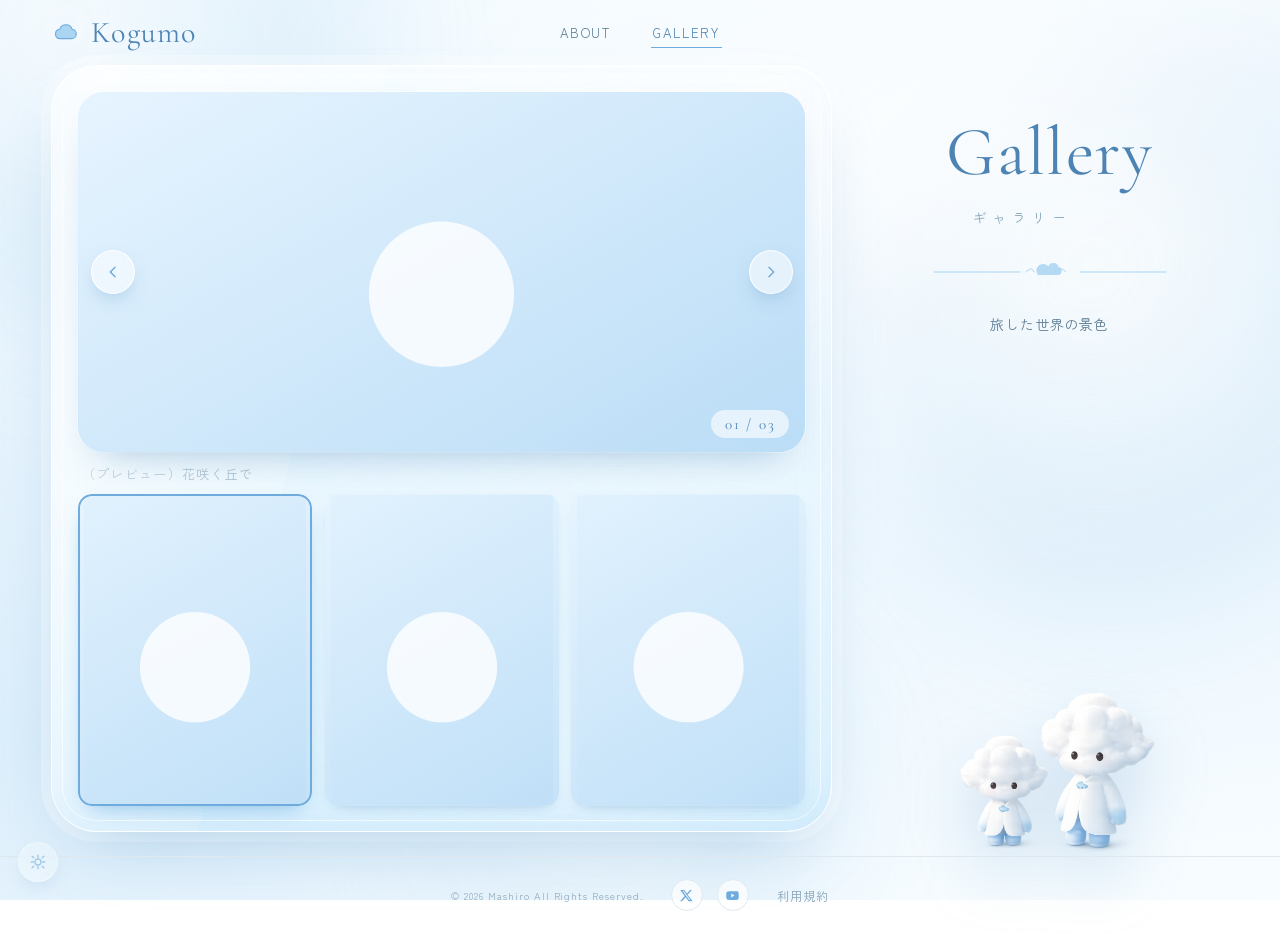
==== index.html @ 1a44555f "Add files via upload" ====
<!DOCTYPE html>
<html lang="ja">
<head>
<meta charset="UTF-8">
<meta name="viewport" content="width=device-width, initial-scale=1">
<title>Kogumo｜ギャラリー</title>
<meta name="description" content="旅した世界の景色">

<link rel="preconnect" href="https://fonts.googleapis.com">
<link rel="preconnect" href="https://fonts.gstatic.com" crossorigin>
<link href="https://fonts.googleapis.com/css2?family=Cormorant+Garamond:wght@300;400;500&family=Zen+Kaku+Gothic+New:wght@400;500&family=Zen+Maru+Gothic:wght@400;500&display=swap" rel="stylesheet">

<style>
/* =========================================================
   1. カラー・サイズなどの設定（ここを変えると全体の色が変わります）
   ========================================================= */
:root{
  --white:        #ffffff;
  --sky-pale:     #eaf4fd;   /* 背景の淡い水色 */
  --sky-light:    #d6ebfa;
  --blue-pastel:  #a9d4f2;   /* パステルブルー */
  --blue-main:    #6fabdc;   /* メインのスカイブルー（リンク・枠） */
  --blue-deep:    #4d84b4;   /* 見出し文字 */
  --gray-light:   #dfe8ef;   /* 罫線 */
  --text:         #5d7d95;   /* 本文 */
  --text-soft:    #8aa6b9;   /* 補助テキスト */

  --glass-bg:     rgba(255,255,255,.42);
  --glass-line:   rgba(255,255,255,.85);
  --glass-glow:   rgba(150,205,245,.35);

  --radius-lg: 46px;
  --radius-md: 26px;
  --radius-sm: 14px;

  --ease: cubic-bezier(.22,.68,.31,1);
}

/* =========================================================
   2. ベース
   ========================================================= */
*{ box-sizing:border-box; }
html,body{ margin:0; padding:0; }
html{ scroll-behavior:smooth; }

body{
  min-height:100vh;
  display:flex;
  flex-direction:column;
  font-family:"Zen Kaku Gothic New","Hiragino Kaku Gothic ProN",sans-serif;
  color:var(--text);
  background:
    radial-gradient(1200px 700px at 78% 18%, rgba(255,255,255,.95), rgba(255,255,255,0) 60%),
    radial-gradient(900px 600px at 8% 82%, rgba(214,235,250,.9), rgba(255,255,255,0) 65%),
    linear-gradient(170deg,#f4fbff 0%,#e8f4fd 42%,#f7fcff 100%);
  background-attachment:fixed;
  -webkit-font-smoothing:antialiased;
  overflow-x:hidden;
}

/* 背景に浮かぶ、ぼんやりした光の玉 */
.aura{ position:fixed; inset:0; pointer-events:none; z-index:0; overflow:hidden; }
.aura span{
  position:absolute; border-radius:50%; filter:blur(60px); opacity:.55;
  background:radial-gradient(circle at 35% 35%, #ffffff, rgba(169,212,242,.5) 55%, rgba(169,212,242,0) 72%);
  animation:drift 26s var(--ease) infinite alternate;
}
.aura span:nth-child(1){ width:520px; height:520px; top:-160px; left:-120px; }
.aura span:nth-child(2){ width:420px; height:420px; bottom:-140px; left:34%; animation-duration:34s; }
.aura span:nth-child(3){ width:600px; height:600px; top:6%; right:-200px; animation-duration:30s; }
@keyframes drift{ from{ transform:translate3d(0,0,0);} to{ transform:translate3d(0,-38px,0);} }

a{ color:inherit; text-decoration:none; }
img{ display:block; max-width:100%; }
button{ font:inherit; color:inherit; border:0; background:none; cursor:pointer; }
:focus-visible{ outline:2px solid var(--blue-main); outline-offset:3px; border-radius:6px; }

/* =========================================================
   3. ヘッダー
   ========================================================= */
.header{
  position:relative; z-index:5;
  display:grid; grid-template-columns:1fr auto 1fr; align-items:center; gap:32px;
  padding:14px clamp(20px,4vw,56px);
}
.brand{ display:flex; align-items:center; gap:10px; justify-self:start; }
.brand svg{ width:30px; height:30px; }
.brand span{
  font-family:"Cormorant Garamond",serif;
  font-size:30px; letter-spacing:.04em; color:var(--blue-deep);
}
.nav{ display:flex; gap:clamp(16px,3vw,44px); }
.nav a{
  position:relative; font-size:13px; letter-spacing:.14em;
  color:var(--text); padding:6px 2px; transition:color .3s var(--ease);
}
.nav a::after{
  content:""; position:absolute; left:0; right:0; bottom:0; height:1.5px;
  background:var(--blue-main); transform:scaleX(0); transform-origin:center;
  transition:transform .35s var(--ease);
}
.nav a:hover{ color:var(--blue-main); }
.nav a:hover::after,
.nav a[aria-current="page"]::after{ transform:scaleX(1); }
.nav a[aria-current="page"]{ color:var(--blue-deep); }

/* =========================================================
   4. 全体レイアウト（左：ギャラリー ／ 右：説明）
   ========================================================= */
.stage{
  position:relative; z-index:2; flex:1;
  width:100%; max-width:1500px; margin:0 auto;
  padding:0 clamp(20px,4vw,56px) 24px;
  display:grid; grid-template-columns:minmax(0,1fr) clamp(320px,28vw,440px);
  gap:clamp(24px,3vw,56px); align-items:center;
}

/* ---------- ガラスのフレーム ---------- */
.viewer{
  position:relative;
  padding:clamp(14px,2vw,28px);
  border-radius:var(--radius-lg);
  background:linear-gradient(150deg, rgba(255,255,255,.72), rgba(255,255,255,.34) 46%, rgba(214,238,252,.5));
  border:1px solid var(--glass-line);
  backdrop-filter:blur(18px) saturate(150%);
  -webkit-backdrop-filter:blur(18px) saturate(150%);
  box-shadow:
    0 30px 70px -30px rgba(88,150,200,.45),
    0 0 0 10px rgba(255,255,255,.35),
    inset 0 1px 0 rgba(255,255,255,.95),
    inset 0 -30px 60px -30px var(--glass-glow);
  overflow:hidden;
  animation:rise .9s var(--ease) both;
}
/* ガラス表面の反射（ゆっくり流れる光） */
.viewer::before{
  content:""; position:absolute; top:-60%; left:-30%;
  width:60%; height:220%;
  background:linear-gradient(100deg, rgba(255,255,255,0), rgba(255,255,255,.55), rgba(255,255,255,0));
  transform:rotate(14deg);
  pointer-events:none;
  animation:sheen 11s var(--ease) infinite;
}
@keyframes sheen{
  0%,68%{ left:-40%; opacity:0; }
  74%{ opacity:.9; }
  100%{ left:120%; opacity:0; }
}
/* 内側のふちの発光 */
.viewer::after{
  content:""; position:absolute; inset:10px; border-radius:calc(var(--radius-lg) - 12px);
  border:1px solid rgba(255,255,255,.6); pointer-events:none;
}

/* ---------- メインの写真 ---------- */
.photo{
  position:relative;
  height:clamp(190px, 40vh, 400px);   /* ビューポートの高さに応じて写真エリアを縮める */
  width:100%;
  border-radius:var(--radius-md); overflow:hidden;
  background:linear-gradient(160deg,#dcefff,#b9dcf6);
  box-shadow:0 18px 40px -22px rgba(70,130,180,.55), 0 0 0 1px rgba(255,255,255,.8);
}
.photo img{
  position:absolute; inset:0; width:100%; height:100%;
  object-fit:cover; opacity:0;
  transition:opacity .7s var(--ease), transform 8s linear;
}
.photo img.is-active{ opacity:1; }

.counter{
  position:absolute; right:16px; bottom:14px; z-index:3;
  padding:5px 14px; border-radius:999px;
  background:rgba(255,255,255,.62); backdrop-filter:blur(8px);
  font-family:"Cormorant Garamond",serif; font-size:15px;
  letter-spacing:.12em; color:var(--blue-deep);
}

/* ---------- 前へ／次へ ---------- */
.arrow{
  position:absolute; top:50%; z-index:4;
  width:44px; height:44px; margin-top:-22px;
  display:grid; place-items:center; border-radius:50%;
  background:rgba(255,255,255,.55); border:1px solid rgba(255,255,255,.9);
  backdrop-filter:blur(10px);
  box-shadow:0 8px 20px -8px rgba(80,140,190,.5);
  color:var(--blue-main);
  transition:transform .3s var(--ease), background .3s var(--ease), box-shadow .3s var(--ease);
}
.arrow:hover{ background:#fff; transform:translateY(-3px) scale(1.06); box-shadow:0 12px 26px -10px rgba(80,140,190,.6); }
.arrow.prev{ left:clamp(6px,1vw,16px); }
.arrow.next{ right:clamp(6px,1vw,16px); }
.arrow svg{ width:16px; height:16px; }

/* ---------- 写真タイトル ---------- */
.caption{
  margin:12px 4px 0; min-height:20px;
  font-size:13px; letter-spacing:.1em; color:var(--text-soft);
  transition:opacity .4s var(--ease);
}

/* ---------- サムネイル ---------- */
.thumbs{
  margin-top:10px; display:flex; gap:clamp(8px,1vw,16px);
}
.thumb{
  flex:1 1 0; min-width:0; position:relative;
  aspect-ratio:3/4; border-radius:var(--radius-sm); overflow:hidden;
  background:linear-gradient(160deg,#e6f4ff,#c6e2f7);
  box-shadow:0 6px 16px -10px rgba(70,130,180,.6);
  transition:transform .35s var(--ease), box-shadow .35s var(--ease);
}
.thumb img{ width:100%; height:100%; object-fit:cover; }
.thumb::after{
  content:""; position:absolute; inset:0; border-radius:inherit;
  border:2px solid transparent; transition:border-color .3s var(--ease);
}
.thumb:hover{ transform:translateY(-4px) scale(1.04); box-shadow:0 14px 26px -12px rgba(70,130,180,.65); }
.thumb.is-current::after{ border-color:var(--blue-main); }
.thumb.is-current{ box-shadow:0 10px 24px -12px rgba(90,160,215,.8); }

/* =========================================================
   5. 右側エリア
   ========================================================= */
.side{
  align-self:start;
  display:flex; flex-direction:column;
  text-align:center; padding:0 clamp(0px,1vw,16px);
  animation:rise 1s .12s var(--ease) both;
  min-height:100%;
}
.side h1{
  margin:0; font-family:"Cormorant Garamond",serif; font-weight:400;
  font-size:clamp(52px,5.4vw,84px); line-height:1; letter-spacing:.02em;
  color:var(--blue-deep);
  text-shadow:0 6px 24px rgba(255,255,255,.9);
  flex-shrink:0;
}
.side .jp{
  margin:14px 0 0; font-family:"Zen Maru Gothic",sans-serif;
  font-size:14px; letter-spacing:.42em; text-indent:.42em; color:var(--text-soft);
  flex-shrink:0;
}
.ornament{ margin:26px auto 24px; width:min(240px,80%); display:block; color:var(--blue-pastel); flex-shrink:0; }
.side p{
  margin:0 auto; max-width:34ch;
  font-family:"Zen Maru Gothic",sans-serif;
  font-size:14px; line-height:2.3; letter-spacing:.06em; color:var(--text);
  flex-shrink:0;
}

/* マスコット（右下の雲の妖精・画像は images/fairies.png に置いてください） */
.fairies{
  margin-top:auto; margin-left:auto; margin-right:auto; margin-bottom:0;
  width:min(100%,360px); height:auto;
  filter:drop-shadow(0 26px 30px rgba(120,170,210,.3));
  animation:float 6s ease-in-out infinite;
  flex-shrink:0;
}
@keyframes float{ 0%,100%{ transform:translateY(0);} 50%{ transform:translateY(-9px);} }

/* =========================================================
   6. フッター
   ========================================================= */
.footer{
  position:relative; z-index:2;
  display:flex; flex-wrap:wrap; gap:10px 28px;
  align-items:center; justify-content:center;
  padding:22px clamp(20px,4vw,56px) 28px;
  border-top:1px solid var(--gray-light);
  font-size:12px; letter-spacing:.08em; color:var(--text-soft);
}
.footer nav{ display:flex; gap:22px; }
.footer a{ transition:color .3s var(--ease); }
.footer a:hover{ color:var(--blue-main); }
.sns{ display:flex; gap:14px; }
.sns a{
  width:32px; height:32px; display:grid; place-items:center; border-radius:50%;
  background:rgba(255,255,255,.7); border:1px solid var(--gray-light);
  color:var(--blue-main);
  transition:transform .3s var(--ease), box-shadow .3s var(--ease);
}
.sns a:hover{ transform:translateY(-3px); box-shadow:0 8px 18px -8px rgba(90,160,215,.7); }
.sns svg{ width:15px; height:15px; }

@keyframes rise{ from{ opacity:0; transform:translateY(22px);} to{ opacity:1; transform:none;} }

/* =========================================================
   7. 管理パネル（写真のアップロード）
   ========================================================= */
.admin-toggle{
  position:fixed; left:18px; bottom:18px; z-index:40;
  width:40px; height:40px; border-radius:50%;
  display:grid; place-items:center;
  background:rgba(255,255,255,.55); border:1px solid rgba(255,255,255,.9);
  backdrop-filter:blur(10px); color:var(--blue-main);
  box-shadow:0 8px 20px -8px rgba(80,140,190,.5);
  opacity:.55; transition:opacity .3s var(--ease), transform .3s var(--ease);
}
.admin-toggle:hover{ opacity:1; transform:translateY(-2px); }
.admin-toggle svg{ width:18px; height:18px; }

.admin-panel{
  position:fixed; left:18px; bottom:66px; z-index:40;
  width:min(320px,calc(100vw - 36px));
  max-height:min(70vh,560px); overflow-y:auto;
  padding:20px 20px 18px;
  border-radius:24px;
  background:linear-gradient(160deg, rgba(255,255,255,.88), rgba(232,246,255,.86));
  border:1px solid var(--glass-line);
  backdrop-filter:blur(20px) saturate(150%);
  box-shadow:0 24px 50px -22px rgba(70,130,180,.5), inset 0 1px 0 rgba(255,255,255,.9);
  transform:translateY(12px) scale(.98); opacity:0; pointer-events:none;
  transition:opacity .3s var(--ease), transform .3s var(--ease);
}
.admin-panel.is-open{ opacity:1; transform:none; pointer-events:auto; }

.admin-panel h2{
  margin:0 0 4px; font-family:"Cormorant Garamond",serif; font-weight:500;
  font-size:22px; color:var(--blue-deep);
}
.admin-panel .admin-sub{ margin:0 0 14px; font-size:11px; letter-spacing:.06em; color:var(--text-soft); }

.admin-field{ margin-bottom:12px; }
.admin-field label{
  display:block; margin-bottom:5px; font-size:11px; letter-spacing:.08em; color:var(--text-soft);
}
.admin-field input[type="password"],
.admin-field input[type="text"],
.admin-field input[type="file"]{
  width:100%; padding:9px 12px; font-size:13px; color:var(--text);
  background:rgba(255,255,255,.8); border:1px solid var(--gray-light); border-radius:12px;
  font-family:inherit;
}
.admin-field input:focus{ outline:2px solid var(--blue-main); outline-offset:1px; }

.admin-submit{
  width:100%; padding:10px; margin-top:2px; border-radius:999px;
  background:var(--blue-main); color:#fff; font-size:12px; letter-spacing:.14em;
  transition:background .3s var(--ease), transform .3s var(--ease);
}
.admin-submit:hover{ background:var(--blue-deep); transform:translateY(-1px); }
.admin-submit:disabled{ opacity:.55; pointer-events:none; }

.admin-msg{ margin:10px 0 0; font-size:12px; line-height:1.6; min-height:1em; }
.admin-msg.is-error{ color:#c65c5c; }
.admin-msg.is-ok{ color:var(--blue-deep); }

.admin-list{ margin:16px 0 0; padding-top:14px; border-top:1px solid var(--gray-light); }
.admin-list p{ margin:0 0 8px; font-size:11px; letter-spacing:.06em; color:var(--text-soft); }
.admin-row{
  display:flex; align-items:center; gap:10px; padding:6px 0;
  border-bottom:1px solid rgba(0,0,0,.04);
}
.admin-row img{ width:40px; height:40px; object-fit:cover; border-radius:8px; flex:none; }
.admin-row span{ flex:1; min-width:0; font-size:12px; overflow:hidden; text-overflow:ellipsis; white-space:nowrap; }
.admin-row button{
  flex:none; font-size:11px; letter-spacing:.06em; color:#c65c5c;
  padding:4px 10px; border-radius:999px; border:1px solid rgba(198,92,92,.35);
  transition:background .3s var(--ease);
}
.admin-row button:hover{ background:rgba(198,92,92,.08); }

/* =========================================================
   8. レスポンシブ
   ========================================================= */
@media (max-width:1080px){
  .stage{ grid-template-columns:1fr; padding-top:24px; }
  .side{ order:-1; align-self:auto; }
  .side .jp{ margin-top:10px; }
  .ornament{ margin:18px auto; }
  .fairies{ width:min(70%,300px); }
}
@media (max-width:820px){
  .header{ flex-wrap:wrap; justify-content:space-between; gap:14px; }
  .nav{ order:3; width:100%; margin:0; justify-content:space-between; overflow-x:auto; padding-bottom:4px; }
  .nav a{ white-space:nowrap; font-size:12px; letter-spacing:.1em; }
  :root{ --radius-lg:30px; --radius-md:20px; }
  .thumbs{ overflow-x:auto; padding-bottom:6px; scrollbar-width:none; }
  .thumbs::-webkit-scrollbar{ display:none; }
  .thumb{ flex:0 0 78px; }
  .arrow{ width:38px; height:38px; margin-top:-19px; }
}
@media (prefers-reduced-motion:reduce){
  *,*::before,*::after{ animation:none !important; transition-duration:.01ms !important; }
}
</style>
</head>

<body>

<div class="aura" aria-hidden="true"><span></span><span></span><span></span></div>

<!-- ============ ヘッダー ============ -->
<header class="header">
  <a class="brand" href="#">
    <svg viewBox="0 0 32 32" fill="none" aria-hidden="true">
      <path d="M9 22h13a5 5 0 0 0 .6-9.96A7 7 0 0 0 9.2 12.1 5 5 0 0 0 9 22Z" fill="#a9d4f2"/>
      <path d="M9 22h13a5 5 0 0 0 .6-9.96A7 7 0 0 0 9.2 12.1 5 5 0 0 0 9 22Z" stroke="#6fabdc" stroke-width="1.1"/>
    </svg>
    <span>Kogumo</span>
  </a>

  <nav class="nav" aria-label="メインメニュー">
    <a href="#">ABOUT</a>
    <a href="#" aria-current="page">GALLERY</a>
  </nav>

  <span aria-hidden="true"></span>
</header>

<!-- ============ メイン ============ -->
<main class="stage">

  <!-- 左：ギャラリー -->
  <section class="viewer" aria-label="写真ギャラリー">
    <div class="photo" id="photo">
      <button class="arrow prev" type="button" id="prev" aria-label="前の写真">
        <svg viewBox="0 0 24 24" fill="none" stroke="currentColor" stroke-width="2.2" stroke-linecap="round" stroke-linejoin="round"><path d="M15 5 8 12l7 7"/></svg>
      </button>
      <button class="arrow next" type="button" id="next" aria-label="次の写真">
        <svg viewBox="0 0 24 24" fill="none" stroke="currentColor" stroke-width="2.2" stroke-linecap="round" stroke-linejoin="round"><path d="m9 5 7 7-7 7"/></svg>
      </button>
      <span class="counter" id="counter">01 / 01</span>
    </div>

    <p class="caption" id="caption"></p>
    <div class="thumbs" id="thumbs" role="tablist" aria-label="サムネイル"></div>
  </section>

  <!-- 右：タイトルと説明 -->
  <aside class="side">
    <h1>Gallery</h1>
    <p class="jp">ギャラリー</p>

    <svg class="ornament" viewBox="0 0 240 24" fill="none" stroke="currentColor" stroke-width="1" aria-hidden="true">
      <path d="M4 12h86M150 12h86" stroke-linecap="round"/>
      <path d="M96 12c3-4 7-4 8 0M136 12c-3-4-7-4-8 0" stroke-linecap="round"/>
      <path d="M108 15h20a4 4 0 0 0 .6-7.9 5.4 5.4 0 0 0-10.2-.7A4 4 0 0 0 108 15Z" fill="currentColor" stroke="none" opacity=".85"/>
    </svg>

    <!-- ▼ この説明文はご自由に書き換えてください ▼ -->
    <p id="lead">
      旅した世界の景色
    </p>
    <!-- ▲ ここまで ▲ -->

    <img class="fairies" src="images/fairies.png" alt="雲の妖精たち" onerror="this.style.display='none'">
  </aside>

</main>

<!-- ============ フッター ============ -->
<footer class="footer">
  <small>© 2026 Mashiro All Rights Reserved.</small>
  <div class="sns">
    <a href="https://x.com/ma_0v0_46" target="_blank" rel="noopener" aria-label="X">
      <svg viewBox="0 0 24 24" fill="currentColor"><path d="M17.5 3h3.1l-6.8 7.8L21.8 21h-6.3l-4.9-6.4L4.9 21H1.8l7.3-8.3L2 3h6.4l4.4 5.9L17.5 3Zm-1.1 16.1h1.7L7.7 4.8H5.9l10.5 14.3Z"/></svg>
    </a>
    <a href="https://www.youtube.com/channel/UCzoIOdyyVzX6etxbsx5LJBw/" target="_blank" rel="noopener" aria-label="YouTube">
      <svg viewBox="0 0 24 24" fill="currentColor"><path d="M22 12s0-3.3-.4-4.9a2.6 2.6 0 0 0-1.8-1.8C18.2 5 12 5 12 5s-6.2 0-7.8.4a2.6 2.6 0 0 0-1.8 1.8C2 8.7 2 12 2 12s0 3.3.4 4.9c.2.9.9 1.6 1.8 1.8 1.6.3 7.8.3 7.8.3s6.2 0 7.8-.4a2.6 2.6 0 0 0 1.8-1.8c.4-1.5.4-4.8.4-4.8Zm-12 3.1V8.9l5.2 3.1-5.2 3.1Z"/></svg>
    </a>
  </div>
  <nav>
    <a href="#">利用規約</a>
  </nav>
</footer>

<!-- ============ 管理パネル（写真の追加・削除） ============ -->
<button class="admin-toggle" type="button" id="adminToggle" aria-label="写真を管理" aria-expanded="false">
  <svg viewBox="0 0 24 24" fill="none" stroke="currentColor" stroke-width="1.8" stroke-linecap="round" stroke-linejoin="round">
    <path d="M12 3v3M12 18v3M4.2 4.2l2.1 2.1M17.7 17.7l2.1 2.1M3 12h3M18 12h3M4.2 19.8l2.1-2.1M17.7 6.3l2.1-2.1"/>
    <circle cx="12" cy="12" r="4"/>
  </svg>
</button>

<div class="admin-panel" id="adminPanel">
  <h2>写真を追加</h2>
  <p class="admin-sub">パスワードを入力して画像をアップロードします</p>

  <form id="uploadForm">
    <div class="admin-field">
      <label for="pw">パスワード</label>
      <input type="password" id="pw" name="password" autocomplete="current-password" required>
    </div>
    <div class="admin-field">
      <label for="file">画像ファイル</label>
      <input type="file" id="file" name="file" accept="image/*" required>
    </div>
    <div class="admin-field">
      <label for="title">タイトル（任意）</label>
      <input type="text" id="title" name="title" maxlength="60" placeholder="例：花咲く丘で">
    </div>
    <button class="admin-submit" type="submit" id="uploadBtn">ギャラリーに追加</button>
    <p class="admin-msg" id="uploadMsg"></p>
  </form>

  <div class="admin-list" id="adminList" hidden>
    <p>登録済みの写真（削除できます）</p>
    <div id="adminRows"></div>
  </div>
</div>

<script>
/* =========================================================
   写真データの取得元
   本番では /api/photos（Cloudflare Pages Functions + R2）から
   一覧を取得します。まだ functions/R2 を設定していない場合や
   file:// で直接開いた場合は、下のダミー写真で表示を確認できます。
   ========================================================= */
let PHOTOS = [
  { src: "images/01.jpg", title: "（プレビュー）花咲く丘で" },
  { src: "images/02.jpg", title: "（プレビュー）小さなお茶会" },
  { src: "images/03.jpg", title: "（プレビュー）夕暮れの雲海" }
];
let usingFallback = true;

/* 画像がまだ無いときに表示する、水色のプレースホルダー */
const PLACEHOLDER =
  "data:image/svg+xml;charset=UTF-8," + encodeURIComponent(
    `<svg xmlns="http://www.w3.org/2000/svg" viewBox="0 0 16 9">
       <defs><linearGradient id="g" x1="0" y1="0" x2="1" y2="1">
         <stop offset="0" stop-color="#e8f5ff"/><stop offset="1" stop-color="#b9dcf6"/>
       </linearGradient></defs>
       <rect width="16" height="9" fill="url(#g)"/>
       <circle cx="8" cy="5" r="1.6" fill="#ffffff" opacity=".8"/>
     </svg>`);

const photoBox   = document.getElementById("photo");
const thumbsBox  = document.getElementById("thumbs");
const captionEl  = document.getElementById("caption");
const counterEl  = document.getElementById("counter");

let index = 0;
const layers = [];

/* 画像を2枚重ねて、切り替え時にクロスフェードさせます */
function buildLayers(){
  layers.length = 0;
  photoBox.querySelectorAll("img").forEach(el => el.remove());
  for (let i = 0; i < 2; i++){
    const img = new Image();
    img.alt = "";
    img.decoding = "async";
    img.onerror = () => { img.src = PLACEHOLDER; };
    photoBox.prepend(img);
    layers.push(img);
  }
  if (PHOTOS[0]){
    layers[0].src = PHOTOS[0].src;
    layers[0].alt = PHOTOS[0].title || "";
    layers[0].classList.add("is-active");
  }
}

function buildThumbs(){
  thumbsBox.innerHTML = "";
  PHOTOS.forEach((p, i) => {
    const btn = document.createElement("button");
    btn.type = "button";
    btn.className = "thumb" + (i === 0 ? " is-current" : "");
    btn.setAttribute("role", "tab");
    btn.setAttribute("aria-label", (i + 1) + "枚目" + (p.title ? "：" + p.title : ""));
    btn.setAttribute("aria-selected", i === 0 ? "true" : "false");

    const img = new Image();
    img.src = p.src;
    img.alt = "";
    img.loading = "lazy";
    img.onerror = () => { img.src = PLACEHOLDER; };

    btn.appendChild(img);
    btn.addEventListener("click", () => show(i));
    thumbsBox.appendChild(btn);
  });
}

function show(next){
  if (!PHOTOS[next]) return;
  index = next;

  const front = layers.find(l => l.classList.contains("is-active"));
  const back  = layers.find(l => l !== front);

  back.alt = PHOTOS[index].title || "";
  back.src = PHOTOS[index].src;
  back.classList.add("is-active");
  front.classList.remove("is-active");

  update();
}

function update(){
  captionEl.style.opacity = 0;
  setTimeout(() => {
    captionEl.textContent = PHOTOS[index] ? (PHOTOS[index].title || "") : "";
    captionEl.style.opacity = 1;
  }, 180);

  counterEl.textContent = PHOTOS.length
    ? String(index + 1).padStart(2, "0") + " / " + String(PHOTOS.length).padStart(2, "0")
    : "00 / 00";

  [...thumbsBox.children].forEach((el, i) => {
    el.classList.toggle("is-current", i === index);
    el.setAttribute("aria-selected", i === index ? "true" : "false");
  });
}

const step = d => { if (PHOTOS.length) show((index + d + PHOTOS.length) % PHOTOS.length); };

document.getElementById("prev").addEventListener("click", () => step(-1));
document.getElementById("next").addEventListener("click", () => step(1));
document.addEventListener("keydown", e => {
  if (e.key === "ArrowLeft")  step(-1);
  if (e.key === "ArrowRight") step(1);
});

/* スマホでのスワイプ操作 */
let touchX = null;
photoBox.addEventListener("touchstart", e => { touchX = e.changedTouches[0].clientX; }, {passive:true});
photoBox.addEventListener("touchend", e => {
  if (touchX === null) return;
  const diff = e.changedTouches[0].clientX - touchX;
  if (Math.abs(diff) > 50) step(diff < 0 ? 1 : -1);
  touchX = null;
}, {passive:true});

/* 右エリアの区切り線（ー☁ー）を、＜＞ボタンと同じ高さに合わせます */
const sideEl = document.querySelector(".side");
const ornamentEl = document.querySelector(".ornament");

function alignOrnament(){
  if (window.matchMedia("(max-width:1080px)").matches){
    sideEl.style.marginTop = "";
    return;
  }
  sideEl.style.marginTop = "0px";
  const p = photoBox.getBoundingClientRect();
  const o = ornamentEl.getBoundingClientRect();
  const gap = (p.top + p.height / 2) - (o.top + o.height / 2);
  sideEl.style.marginTop = Math.max(gap, -24) + "px";
}

window.addEventListener("resize", alignOrnament);
window.addEventListener("load", alignOrnament);
if (document.fonts && document.fonts.ready) document.fonts.ready.then(alignOrnament);
if (window.ResizeObserver) new ResizeObserver(alignOrnament).observe(photoBox);

function renderGallery(keepIndex){
  buildLayers();
  buildThumbs();
  index = 0;
  if (typeof keepIndex === "number" && PHOTOS[keepIndex]) index = keepIndex;
  if (layers[0] && PHOTOS[index]){
    layers.forEach(l => l.classList.remove("is-active"));
    layers[0].src = PHOTOS[index].src;
    layers[0].alt = PHOTOS[index].title || "";
    layers[0].classList.add("is-active");
  }
  update();
  alignOrnament();
}

/* サーバー（/api/photos）から写真一覧を取得します。
   まだ Functions / R2 が設定されていない場合はここで失敗し、
   上のダミー写真のまま表示されます。 */
async function loadPhotos(){
  try{
    const res = await fetch("/api/photos", { cache: "no-store" });
    if (!res.ok) throw new Error("failed");
    const list = await res.json();
    usingFallback = false;
    PHOTOS = list.map(p => ({
      src: "/api/image/" + encodeURIComponent(p.key),
      title: p.title || "",
      key: p.key
    }));
    if (!PHOTOS.length){
      PHOTOS = [{ src: PLACEHOLDER, title: "まだ写真がありません" }];
    }
    renderGallery();
  }catch(err){
    /* fetch に失敗した場合はダミー写真のまま。管理パネルにも案内を出します */
  }
  refreshAdminList();
}

/* ============ 管理パネル ============ */
const adminToggle = document.getElementById("adminToggle");
const adminPanel  = document.getElementById("adminPanel");
const uploadForm  = document.getElementById("uploadForm");
const uploadBtn   = document.getElementById("uploadBtn");
const uploadMsg   = document.getElementById("uploadMsg");
const pwField     = document.getElementById("pw");
const adminListEl = document.getElementById("adminList");
const adminRowsEl = document.getElementById("adminRows");

/* パスワードは「このタブを開いている間だけ」記憶します（sessionStorage） */
const savedPw = sessionStorage.getItem("kogumo-admin-pw");
if (savedPw) pwField.value = savedPw;

adminToggle.addEventListener("click", () => {
  const open = adminPanel.classList.toggle("is-open");
  adminToggle.setAttribute("aria-expanded", open ? "true" : "false");
  if (open) refreshAdminList();
});

function setMsg(text, type){
  uploadMsg.textContent = text;
  uploadMsg.className = "admin-msg" + (type ? " is-" + type : "");
}

uploadForm.addEventListener("submit", async (e) => {
  e.preventDefault();
  const fileInput = document.getElementById("file");
  const titleInput = document.getElementById("title");
  const password = pwField.value;

  if (!fileInput.files[0]){
    setMsg("画像ファイルを選んでください。", "error");
    return;
  }

  const fd = new FormData();
  fd.append("password", password);
  fd.append("file", fileInput.files[0]);
  fd.append("title", titleInput.value);

  uploadBtn.disabled = true;
  setMsg("アップロード中…");

  try{
    const res = await fetch("/api/photos", { method: "POST", body: fd });
    if (res.status === 401){
      setMsg("パスワードが違います。", "error");
      return;
    }
    if (!res.ok){
      const text = await res.text().catch(() => "");
      setMsg(text || "アップロードに失敗しました。", "error");
      return;
    }
    sessionStorage.setItem("kogumo-admin-pw", password);
    setMsg("追加しました。", "ok");
    fileInput.value = "";
    titleInput.value = "";
    await loadPhotosAndJumpToLatest();
    refreshAdminList();
  }catch(err){
    setMsg("通信エラーが発生しました。functions/R2 の設定をご確認ください。", "error");
  }finally{
    uploadBtn.disabled = false;
  }
});

async function loadPhotosAndJumpToLatest(){
  try{
    const res = await fetch("/api/photos", { cache: "no-store" });
    if (!res.ok) throw new Error("failed");
    const list = await res.json();
    usingFallback = false;
    PHOTOS = list.map(p => ({
      src: "/api/image/" + encodeURIComponent(p.key),
      title: p.title || "",
      key: p.key
    }));
    renderGallery(PHOTOS.length - 1);
  }catch(err){ /* ignore */ }
}

async function refreshAdminList(){
  if (usingFallback){
    adminListEl.hidden = false;
    adminRowsEl.innerHTML =
      '<p class="admin-msg is-error" style="margin:0;">/api/photos に接続できません。Cloudflare Pages の Functions と R2 バインディングを設定してください。</p>';
    return;
  }
  if (!PHOTOS.length){
    adminListEl.hidden = true;
    return;
  }
  adminListEl.hidden = false;
  adminRowsEl.innerHTML = "";
  PHOTOS.forEach(p => {
    if (!p.key) return;
    const row = document.createElement("div");
    row.className = "admin-row";

    const img = document.createElement("img");
    img.src = p.src;
    img.alt = "";
    img.onerror = () => { img.src = PLACEHOLDER; };

    const span = document.createElement("span");
    span.textContent = p.title || p.key;

    const del = document.createElement("button");
    del.type = "button";
    del.textContent = "削除";
    del.addEventListener("click", () => deletePhoto(p.key));

    row.append(img, span, del);
    adminRowsEl.appendChild(row);
  });
}

async function deletePhoto(key){
  const password = pwField.value;
  if (!password){
    setMsg("削除にはパスワードの入力が必要です。", "error");
    return;
  }
  if (!confirm("この写真を削除しますか？")) return;

  try{
    const res = await fetch("/api/photos?key=" + encodeURIComponent(key), {
      method: "DELETE",
      headers: { "x-upload-password": password }
    });
    if (res.status === 401){
      setMsg("パスワードが違います。", "error");
      return;
    }
    if (!res.ok){
      setMsg("削除に失敗しました。", "error");
      return;
    }
    setMsg("削除しました。", "ok");
    await loadPhotosAndJumpToLatest();
    refreshAdminList();
  }catch(err){
    setMsg("通信エラーが発生しました。", "error");
  }
}

renderGallery();
loadPhotos();
</script>
</body>
</html>
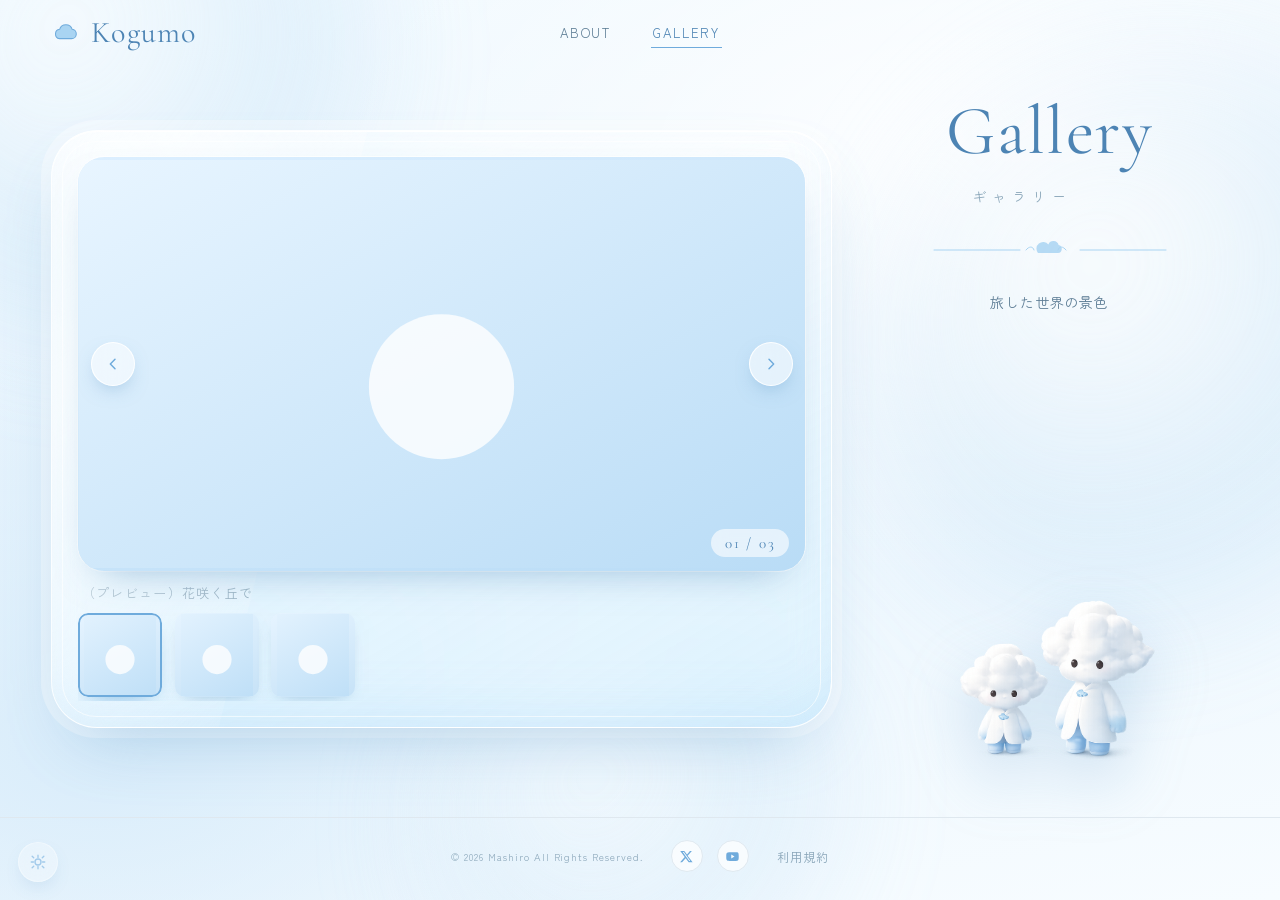
==== commit 9ff517c7: "Add files via upload" ====
--- a/index.html
+++ b/index.html
@@ -155,7 +155,7 @@
 /* ---------- メインの写真 ---------- */
 .photo{
   position:relative;
-  height:clamp(190px, 40vh, 400px);   /* ビューポートの高さに応じて写真エリアを縮める */
+  height:clamp(220px, 46vh, 460px);   /* ビューポートの高さに応じて写真エリアを調整 */
   width:100%;
   border-radius:var(--radius-md); overflow:hidden;
   background:linear-gradient(160deg,#dcefff,#b9dcf6);
@@ -163,7 +163,8 @@
 }
 .photo img{
   position:absolute; inset:0; width:100%; height:100%;
-  object-fit:cover; opacity:0;
+  object-fit:contain;   /* 写真の縦横比を保ったまま全景が見えるように */
+  opacity:0;
   transition:opacity .7s var(--ease), transform 8s linear;
 }
 .photo img.is-active{ opacity:1; }
@@ -201,11 +202,13 @@
 
 /* ---------- サムネイル ---------- */
 .thumbs{
-  margin-top:10px; display:flex; gap:clamp(8px,1vw,16px);
-}
+  margin-top:10px; display:flex; gap:clamp(8px,1vw,14px);
+  overflow-x:auto; padding-bottom:4px; scrollbar-width:none;
+}
+.thumbs::-webkit-scrollbar{ display:none; }
 .thumb{
-  flex:1 1 0; min-width:0; position:relative;
-  aspect-ratio:3/4; border-radius:var(--radius-sm); overflow:hidden;
+  flex:0 0 clamp(58px, 8vw, 84px); position:relative;
+  aspect-ratio:1/1; border-radius:calc(var(--radius-sm) - 4px); overflow:hidden;
   background:linear-gradient(160deg,#e6f4ff,#c6e2f7);
   box-shadow:0 6px 16px -10px rgba(70,130,180,.6);
   transition:transform .35s var(--ease), box-shadow .35s var(--ease);
@@ -229,24 +232,22 @@
   animation:rise 1s .12s var(--ease) both;
   min-height:100%;
 }
+.side-top{ flex-shrink:0; }
 .side h1{
   margin:0; font-family:"Cormorant Garamond",serif; font-weight:400;
   font-size:clamp(52px,5.4vw,84px); line-height:1; letter-spacing:.02em;
   color:var(--blue-deep);
   text-shadow:0 6px 24px rgba(255,255,255,.9);
-  flex-shrink:0;
 }
 .side .jp{
   margin:14px 0 0; font-family:"Zen Maru Gothic",sans-serif;
   font-size:14px; letter-spacing:.42em; text-indent:.42em; color:var(--text-soft);
-  flex-shrink:0;
-}
-.ornament{ margin:26px auto 24px; width:min(240px,80%); display:block; color:var(--blue-pastel); flex-shrink:0; }
+}
+.ornament{ margin:26px auto 24px; width:min(240px,80%); display:block; color:var(--blue-pastel); }
 .side p{
   margin:0 auto; max-width:34ch;
   font-family:"Zen Maru Gothic",sans-serif;
   font-size:14px; line-height:2.3; letter-spacing:.06em; color:var(--text);
-  flex-shrink:0;
 }
 
 /* マスコット（右下の雲の妖精・画像は images/fairies.png に置いてください） */
@@ -316,9 +317,17 @@
 .admin-panel.is-open{ opacity:1; transform:none; pointer-events:auto; }
 
 .admin-panel h2{
-  margin:0 0 4px; font-family:"Cormorant Garamond",serif; font-weight:500;
+  margin:0; font-family:"Cormorant Garamond",serif; font-weight:500;
   font-size:22px; color:var(--blue-deep);
 }
+.admin-head{ display:flex; align-items:center; justify-content:space-between; gap:12px; }
+.admin-close{
+  flex:none; width:26px; height:26px; display:grid; place-items:center;
+  border-radius:50%; color:var(--text-soft);
+  transition:background .3s var(--ease), color .3s var(--ease);
+}
+.admin-close:hover{ background:rgba(0,0,0,.06); color:var(--blue-deep); }
+.admin-close svg{ width:14px; height:14px; }
 .admin-panel .admin-sub{ margin:0 0 14px; font-size:11px; letter-spacing:.06em; color:var(--text-soft); }
 
 .admin-field{ margin-bottom:12px; }
@@ -376,9 +385,7 @@
   .nav{ order:3; width:100%; margin:0; justify-content:space-between; overflow-x:auto; padding-bottom:4px; }
   .nav a{ white-space:nowrap; font-size:12px; letter-spacing:.1em; }
   :root{ --radius-lg:30px; --radius-md:20px; }
-  .thumbs{ overflow-x:auto; padding-bottom:6px; scrollbar-width:none; }
-  .thumbs::-webkit-scrollbar{ display:none; }
-  .thumb{ flex:0 0 78px; }
+  .thumb{ flex-basis:64px; }
   .arrow{ width:38px; height:38px; margin-top:-19px; }
 }
 @media (prefers-reduced-motion:reduce){
@@ -430,20 +437,22 @@
 
   <!-- 右：タイトルと説明 -->
   <aside class="side">
-    <h1>Gallery</h1>
-    <p class="jp">ギャラリー</p>
-
-    <svg class="ornament" viewBox="0 0 240 24" fill="none" stroke="currentColor" stroke-width="1" aria-hidden="true">
-      <path d="M4 12h86M150 12h86" stroke-linecap="round"/>
-      <path d="M96 12c3-4 7-4 8 0M136 12c-3-4-7-4-8 0" stroke-linecap="round"/>
-      <path d="M108 15h20a4 4 0 0 0 .6-7.9 5.4 5.4 0 0 0-10.2-.7A4 4 0 0 0 108 15Z" fill="currentColor" stroke="none" opacity=".85"/>
-    </svg>
-
-    <!-- ▼ この説明文はご自由に書き換えてください ▼ -->
-    <p id="lead">
-      旅した世界の景色
-    </p>
-    <!-- ▲ ここまで ▲ -->
+    <div class="side-top">
+      <h1>Gallery</h1>
+      <p class="jp">ギャラリー</p>
+
+      <svg class="ornament" viewBox="0 0 240 24" fill="none" stroke="currentColor" stroke-width="1" aria-hidden="true">
+        <path d="M4 12h86M150 12h86" stroke-linecap="round"/>
+        <path d="M96 12c3-4 7-4 8 0M136 12c-3-4-7-4-8 0" stroke-linecap="round"/>
+        <path d="M108 15h20a4 4 0 0 0 .6-7.9 5.4 5.4 0 0 0-10.2-.7A4 4 0 0 0 108 15Z" fill="currentColor" stroke="none" opacity=".85"/>
+      </svg>
+
+      <!-- ▼ この説明文はご自由に書き換えてください ▼ -->
+      <p id="lead">
+        旅した世界の景色
+      </p>
+      <!-- ▲ ここまで ▲ -->
+    </div>
 
     <img class="fairies" src="images/fairies.png" alt="雲の妖精たち" onerror="this.style.display='none'">
   </aside>
@@ -475,7 +484,12 @@
 </button>
 
 <div class="admin-panel" id="adminPanel">
-  <h2>写真を追加</h2>
+  <div class="admin-head">
+    <h2>写真を追加</h2>
+    <button type="button" class="admin-close" id="adminClose" aria-label="閉じる">
+      <svg viewBox="0 0 24 24" fill="none" stroke="currentColor" stroke-width="2" stroke-linecap="round"><path d="M6 6l12 12M18 6 6 18"/></svg>
+    </button>
+  </div>
   <p class="admin-sub">パスワードを入力して画像をアップロードします</p>
 
   <form id="uploadForm">
@@ -626,20 +640,22 @@
   touchX = null;
 }, {passive:true});
 
-/* 右エリアの区切り線（ー☁ー）を、＜＞ボタンと同じ高さに合わせます */
-const sideEl = document.querySelector(".side");
+/* 右エリアの区切り線（ー☁ー）を、＜＞ボタンと同じ高さに合わせます
+   （テキスト部分だけをずらし、妖精の位置には影響させません） */
+const sideTopEl = document.querySelector(".side-top");
 const ornamentEl = document.querySelector(".ornament");
 
 function alignOrnament(){
   if (window.matchMedia("(max-width:1080px)").matches){
-    sideEl.style.marginTop = "";
+    sideTopEl.style.marginTop = "";
     return;
   }
-  sideEl.style.marginTop = "0px";
+  sideTopEl.style.marginTop = "0px";
   const p = photoBox.getBoundingClientRect();
   const o = ornamentEl.getBoundingClientRect();
   const gap = (p.top + p.height / 2) - (o.top + o.height / 2);
-  sideEl.style.marginTop = Math.max(gap, -24) + "px";
+  /* 小さな微調整のみに留め、大きくずれても影響を最小限にします */
+  sideTopEl.style.marginTop = Math.max(-12, Math.min(gap, 32)) + "px";
 }
 
 window.addEventListener("resize", alignOrnament);
@@ -689,6 +705,7 @@
 /* ============ 管理パネル ============ */
 const adminToggle = document.getElementById("adminToggle");
 const adminPanel  = document.getElementById("adminPanel");
+const adminClose  = document.getElementById("adminClose");
 const uploadForm  = document.getElementById("uploadForm");
 const uploadBtn   = document.getElementById("uploadBtn");
 const uploadMsg   = document.getElementById("uploadMsg");
@@ -700,10 +717,33 @@
 const savedPw = sessionStorage.getItem("kogumo-admin-pw");
 if (savedPw) pwField.value = savedPw;
 
+function openAdminPanel(){
+  adminPanel.classList.add("is-open");
+  adminToggle.setAttribute("aria-expanded", "true");
+  refreshAdminList();
+}
+function closeAdminPanel(){
+  adminPanel.classList.remove("is-open");
+  adminToggle.setAttribute("aria-expanded", "false");
+}
+
 adminToggle.addEventListener("click", () => {
-  const open = adminPanel.classList.toggle("is-open");
-  adminToggle.setAttribute("aria-expanded", open ? "true" : "false");
-  if (open) refreshAdminList();
+  if (adminPanel.classList.contains("is-open")) closeAdminPanel();
+  else openAdminPanel();
+});
+
+adminClose.addEventListener("click", closeAdminPanel);
+
+/* パネルの外側をクリックしたら閉じます */
+document.addEventListener("click", (e) => {
+  if (!adminPanel.classList.contains("is-open")) return;
+  if (adminPanel.contains(e.target) || adminToggle.contains(e.target)) return;
+  closeAdminPanel();
+});
+
+/* Escキーでも閉じられるようにします */
+document.addEventListener("keydown", (e) => {
+  if (e.key === "Escape" && adminPanel.classList.contains("is-open")) closeAdminPanel();
 });
 
 function setMsg(text, type){
